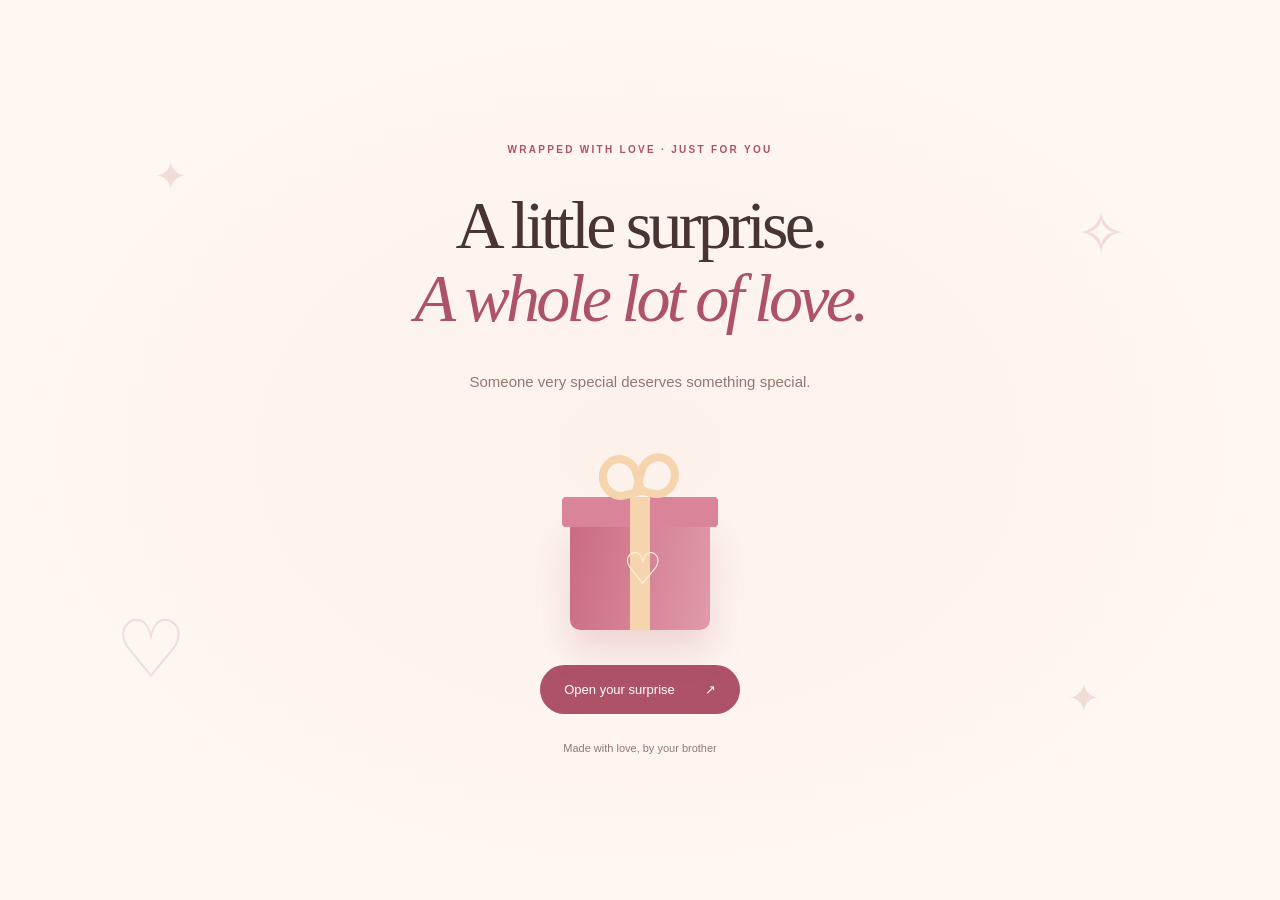
==== index.html @ 2abdd9f7 "Add files via upload" ====
<!doctype html>
<html lang="en">
<head>
<meta charset="utf-8"><meta name="viewport" content="width=device-width,initial-scale=1">
<meta name="theme-color" content="#fff7f1"><meta name="description" content="A little birthday surprise, made with love.">
<title>A little birthday surprise ♡</title>
<link rel="stylesheet" href="style.css"><script src="script.js" defer></script>
</head>
<body>
<div class="ambient" aria-hidden="true"><span>✦</span><span>♡</span><span>✧</span><span>✦</span></div>
<canvas id="confetti" aria-hidden="true"></canvas>
<section id="opening" class="opening" aria-labelledby="opening-title">
  <p class="eyebrow">WRAPPED WITH LOVE · JUST FOR YOU</p>
  <h1 id="opening-title">A little surprise.<br><em>A whole lot of love.</em></h1>
  <p class="subtitle">Someone very special deserves something special.</p>
  <button id="gift" class="gift" aria-label="Open your birthday gift"><span class="bow"></span><span class="lid"></span><span class="box"></span><span class="gift-heart">♡</span></button>
  <button id="open" class="primary">Open your surprise <span>↗</span></button>
  <p class="small">Made with love, by your brother</p>
</section>
<main id="celebration" hidden>
  <header><a class="brand" href="#home">For you, always <span>♡</span></a><button id="celebrate" class="text-button">More confetti ✦</button></header>
  <section id="home" class="hero">
    <p class="eyebrow">TODAY IS ALL ABOUT YOU</p>
    <div class="birthday-seal" aria-hidden="true">✧<span>MAKE A<br>WISH</span>✧</div>
    <h1>Happy Birthday,<br><em id="sister-name">my lovely sister.</em></h1>
    <p class="subtitle">Life is a little brighter, a little warmer, and a lot more beautiful with you in it.</p>
    <a class="primary" href="#memories">A few reasons to smile <span>↓</span></a>
    <p class="handwritten">Here's to your beautiful next chapter ♡</p>
  </section>
  <section id="memories" class="memories">
    <div class="section-heading"><div><p class="eyebrow">LITTLE MOMENTS, BIG FEELINGS</p><h2>A scrapbook of <em>you.</em></h2></div><p>Some smiles deserve to be kept forever.</p></div>
    <div id="gallery" class="gallery" aria-live="polite"></div>
    <p id="no-photos" class="photo-note" hidden>Our best memories aren't always in photos.<br>They're in the moments we share. ♡</p>
  </section>
  <section class="letter-section"><article class="letter"><p class="eyebrow">A NOTE FROM YOUR BROTHER</p><h2>Dear <em id="letter-name">sister,</em></h2><div id="letter-text"><p>On your birthday, I just want you to know how much you mean to me. I'm grateful for the laughs, the little moments, and the memories we share.</p><p>I hope this year brings you the courage to follow your dreams, good health, and so many reasons to smile. You deserve to feel loved and celebrated, today and every day.</p><p>Wherever life takes us, you'll always have a brother cheering you on.</p></div><p class="handwritten signature">With love, <span id="sender">Basanta</span> ♡</p></article></section>
  <section class="wish"><p class="eyebrow">ONE LAST LITTLE THING</p><h2>Close your eyes.<br><em>Make a wish.</em></h2><button id="candle" class="candle" aria-label="Blow out the birthday candle"><span class="flame"></span><span class="wax"></span><span class="cake">🎂</span></button><p id="wish-text" aria-live="polite">Tap the candle when you're ready.</p><button id="replay" class="text-button">Open your gift again ↺</button></section>
  <footer>Made with love. Just for you. <span>♡</span></footer>
</main>
<dialog id="lightbox" aria-label="Birthday photo"><button id="close-photo" class="close" aria-label="Close photo">×</button><img id="full-photo" alt=""><p id="photo-caption"></p></dialog>
</body></html>
---- style.css ----
:root{--paper:#fff7f1;--ink:#49352f;--rose:#ad5267;--muted:#927970;--line:#eadbd1}*{box-sizing:border-box}html{scroll-behavior:smooth;scroll-padding-top:30px}body{margin:0;background:var(--paper);color:var(--ink);font-family:Arial,sans-serif}button,a{-webkit-tap-highlight-color:transparent}button{font:inherit;cursor:pointer}a{color:inherit;text-decoration:none}button:focus-visible,a:focus-visible{outline:3px solid var(--rose);outline-offset:6px}[hidden]{display:none!important}h1,h2{font-family:Georgia,serif;font-weight:400;letter-spacing:-.055em;margin:20px 0}h1{font-size:clamp(46px,7vw,88px);line-height:1.08}h2{font-size:clamp(36px,4.7vw,58px);line-height:1.12}em{font-weight:400;color:var(--rose)}p{line-height:1.8}.eyebrow{font-size:10px;letter-spacing:.23em;font-weight:700;color:var(--rose)}subtitle,.subtitle{font-size:15px;color:var(--muted);max-width:440px;margin:24px auto 30px}.small{font-size:11px;color:var(--muted);margin-top:25px}.primary{display:inline-flex;justify-content:center;align-items:center;gap:30px;background:var(--rose);color:white;padding:17px 24px;border:0;border-radius:100px;font-size:13px;transition:transform .2s,background .2s}.primary:hover{background:#934157;transform:translateY(-3px)}.opening{min-height:100svh;display:flex;flex-direction:column;align-items:center;justify-content:center;text-align:center;padding:45px 20px;transition:opacity .6s,transform .6s;background:radial-gradient(ellipse at center,#f7e4df55,transparent 70%)}.opening h1{font-size:clamp(40px,6vw,68px)}.opening .subtitle{margin:12px auto}.opening.leaving{opacity:0;transform:translateY(-25px)}.gift{position:relative;width:180px;height:175px;background:none;border:0;margin:48px 0 35px;animation:bob 3s ease-in-out infinite}.box{position:absolute;width:140px;height:110px;background:linear-gradient(100deg,#ca6b80,#e09aaa);left:20px;bottom:0;border-radius:3px 3px 10px 10px;box-shadow:0 20px 35px #a9516430}.box:after,.lid:after{content:'';position:absolute;left:calc(50% - 10px);width:20px;height:100%;background:#f6d5ae}.lid{position:absolute;width:156px;height:30px;left:12px;top:42px;background:#d98498;border-radius:4px;z-index:2;transition:transform .75s,opacity .75s}.bow{position:absolute;left:49px;top:0;width:42px;height:45px;border:8px solid #f6d5ae;border-radius:50% 50% 0 50%;transform:rotate(-15deg);z-index:3;transition:transform .75s,opacity .75s}.bow:after{content:'';position:absolute;left:29px;top:0;width:26px;height:29px;border:8px solid #f6d5ae;border-radius:50% 50% 50% 0;transform:rotate(30deg)}.gift-heart{position:absolute;z-index:1;font:44px Georgia;left:73px;bottom:35px;color:#fff2e4}.gift.opened{animation:none}.gift.opened .lid{transform:translate(30px,-100px) rotate(25deg);opacity:0}.gift.opened .bow{transform:translate(30px,-100px) rotate(25deg);opacity:0}.ambient{position:absolute;inset:0 0 auto;height:100vh;overflow:hidden;pointer-events:none;color:#c8908840}.ambient span{position:absolute;font:40px Georgia;animation:bob 5s infinite}.ambient span:nth-child(1){top:17%;left:12%}.ambient span:nth-child(2){top:67%;left:9%;font-size:80px}.ambient span:nth-child(3){top:22%;right:12%;font-size:60px}.ambient span:nth-child(4){top:75%;right:14%}#confetti{position:fixed;inset:0;width:100%;height:100%;pointer-events:none;z-index:10}header{max-width:1100px;margin:auto;padding:26px 30px;display:flex;justify-content:space-between;align-items:center;gap:15px}.brand{font:italic 20px Georgia}.brand span,footer span{color:var(--rose)}.text-button{background:none;border:0;color:var(--rose);font-size:12px;padding:12px}.hero{text-align:center;padding:55px 24px 80px;animation:appear 1s both}.birthday-seal{width:86px;height:86px;border:1px solid #d5a38e;border-radius:50%;margin:25px auto 30px;display:flex;align-items:center;justify-content:center;gap:5px;color:#b47d65;transform:rotate(-10deg)}.birthday-seal span{font-size:10px;letter-spacing:.14em;line-height:1.5}.handwritten{font-family:Georgia,serif;font-style:italic;color:var(--rose);font-size:18px;margin-top:30px}.memories{max-width:1100px;margin:auto;padding:55px 30px 70px;border-top:1px solid var(--line)}.section-heading{display:flex;align-items:end;justify-content:space-between;gap:30px;margin-bottom:40px}.section-heading h2{margin-bottom:0}.section-heading>p{font-size:12px;color:var(--muted);max-width:200px}.gallery{display:grid;grid-template-columns:repeat(3,1fr);gap:28px}.polaroid{background:#fffdf9;border:1px solid #eee2d9;padding:12px 12px 20px;box-shadow:0 12px 28px #69473c0c;transform:rotate(-2deg);transition:transform .3s}.polaroid:nth-child(3n+2){transform:rotate(2deg)}.polaroid:hover{transform:rotate(0) translateY(-7px)}.polaroid img{width:100%;aspect-ratio:4/5;object-fit:cover;display:block;background:#f5e7df}.polaroid span{display:block;font:italic 17px Georgia;text-align:center;margin:18px 0 0;color:var(--muted)}.photo-note{text-align:center;padding:35px;color:var(--muted);font:italic 20px/1.8 Georgia}.letter-section{padding:50px 24px 70px;background:#f3e7df}.letter{position:relative;max-width:650px;margin:auto;padding:50px 55px;background:#fffcf7;box-shadow:0 14px 40px #593b2c08;transform:rotate(-1deg)}.letter:before{content:'';position:absolute;width:110px;height:30px;background:#d9bd9860;top:-12px;left:calc(50% - 55px);transform:rotate(-4deg)}.letter h2{font-size:40px}.letter p:not(.eyebrow):not(.signature){font-size:14px;line-height:1.95;color:#785e53}.signature{text-align:right}.wish{text-align:center;padding:80px 24px 55px}.wish>p:not(.eyebrow){color:var(--muted);font-size:13px}.candle{position:relative;width:110px;height:125px;border:0;background:none;margin:20px auto 0;display:block}.wax{position:absolute;height:43px;width:12px;background:repeating-linear-gradient(135deg,#e8a4b1 0 5px,#fff0dc 5px 10px);left:49px;top:32px}.flame{position:absolute;top:5px;left:47px;width:16px;height:24px;background:#e6ae4f;border-radius:80% 20% 60% 40%;transform:rotate(-15deg);box-shadow:0 0 22px #efc166aa;animation:flicker 1s infinite alternate}.cake{position:absolute;bottom:0;left:10px;font-size:78px}.candle.blown .flame{display:none}footer{text-align:center;font-size:11px;color:var(--muted);padding:25px;border-top:1px solid var(--line)}dialog{border:0;border-radius:12px;padding:15px;max-width:min(90vw,750px);background:#fffcf7}dialog::backdrop{background:#2b1b19d9}dialog img{display:block;max-width:100%;max-height:75vh;margin:auto;object-fit:contain}dialog p{text-align:center;color:var(--muted);margin:12px}.close{position:absolute;right:20px;top:20px;border:0;border-radius:50%;background:#fff;width:40px;height:40px;font-size:25px;box-shadow:0 2px 12px #0002}@keyframes bob{50%{transform:translateY(-10px)}}@keyframes appear{from{opacity:0;transform:translateY(20px)}to{opacity:1;transform:translateY(0)}}@keyframes flicker{to{transform:rotate(5deg) scale(.9)}}@media(max-width:650px){header{padding:20px}.brand{font-size:17px}.hero{padding:35px 20px 60px}.hero h1{font-size:48px}.memories{padding:35px 22px 50px}.section-heading{display:block}.section-heading>p{max-width:none}.gallery{grid-template-columns:repeat(2,1fr);gap:16px}.polaroid{padding:8px 8px 14px}.polaroid span{font-size:13px;margin-top:12px}.letter{padding:35px 27px}.wish{padding-top:55px}}@media(prefers-reduced-motion:reduce){*,*:before,*:after{animation:none!important;transition:none!important}html{scroll-behavior:auto}}
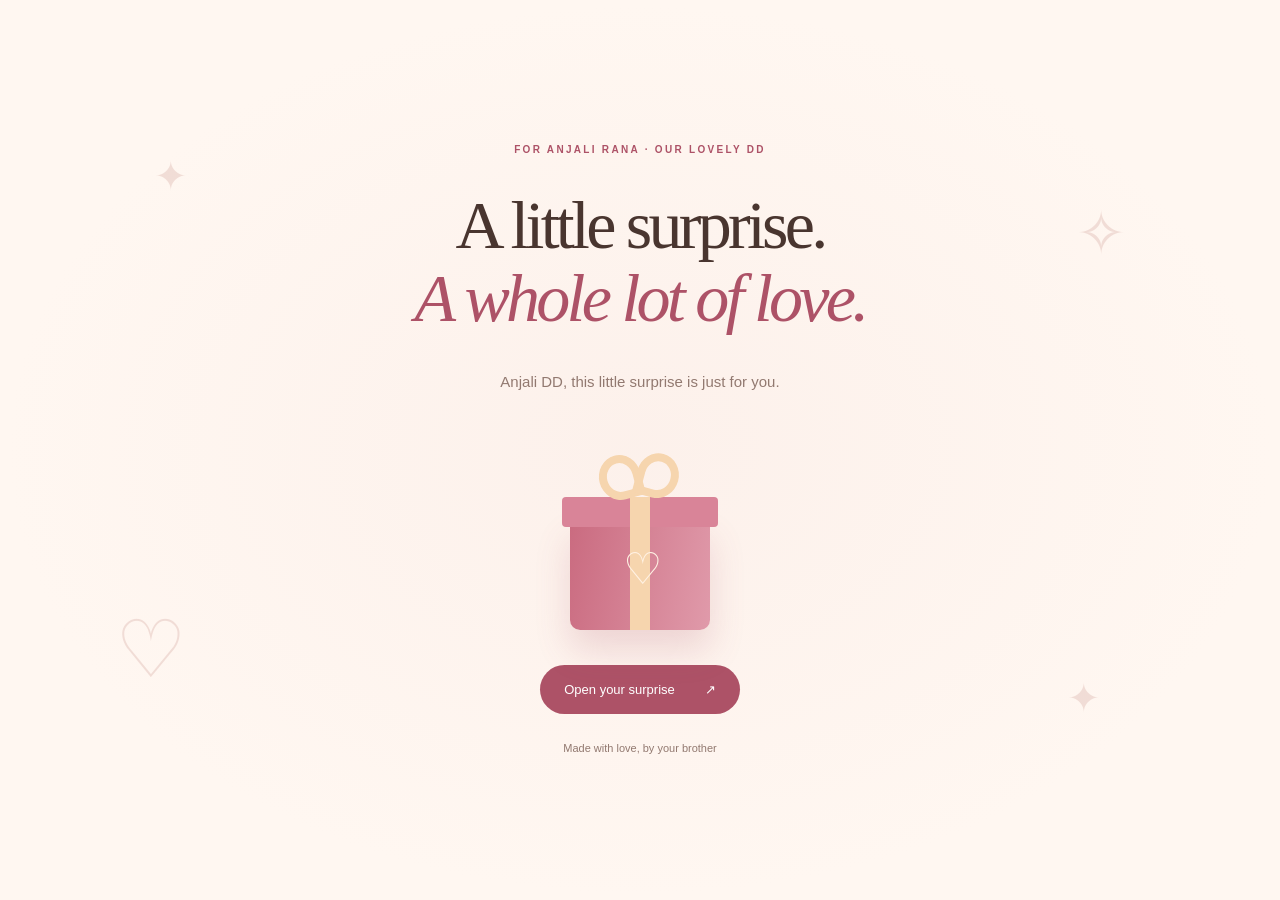
==== commit f8ac1e3e: "Personalize birthday surprise for Anjali DD and her two photos" ====
--- a/index.html
+++ b/index.html
@@ -2,17 +2,17 @@
 <html lang="en">
 <head>
 <meta charset="utf-8"><meta name="viewport" content="width=device-width,initial-scale=1">
-<meta name="theme-color" content="#fff7f1"><meta name="description" content="A little birthday surprise, made with love.">
-<title>A little birthday surprise ♡</title>
+<meta name="theme-color" content="#fff7f1"><meta name="description" content="A birthday surprise for Anjali Rana, our lovely DD. Made with love by Basanta.">
+<title>Happy Birthday, Anjali DD ♡</title>
 <link rel="stylesheet" href="style.css"><script src="script.js" defer></script>
 </head>
 <body>
 <div class="ambient" aria-hidden="true"><span>✦</span><span>♡</span><span>✧</span><span>✦</span></div>
 <canvas id="confetti" aria-hidden="true"></canvas>
 <section id="opening" class="opening" aria-labelledby="opening-title">
-  <p class="eyebrow">WRAPPED WITH LOVE · JUST FOR YOU</p>
+  <p class="eyebrow">FOR ANJALI RANA · OUR LOVELY DD</p>
   <h1 id="opening-title">A little surprise.<br><em>A whole lot of love.</em></h1>
-  <p class="subtitle">Someone very special deserves something special.</p>
+  <p class="subtitle">Anjali DD, this little surprise is just for you.</p>
   <button id="gift" class="gift" aria-label="Open your birthday gift"><span class="bow"></span><span class="lid"></span><span class="box"></span><span class="gift-heart">♡</span></button>
   <button id="open" class="primary">Open your surprise <span>↗</span></button>
   <p class="small">Made with love, by your brother</p>
@@ -22,7 +22,8 @@
   <section id="home" class="hero">
     <p class="eyebrow">TODAY IS ALL ABOUT YOU</p>
     <div class="birthday-seal" aria-hidden="true">✧<span>MAKE A<br>WISH</span>✧</div>
-    <h1>Happy Birthday,<br><em id="sister-name">my lovely sister.</em></h1>
+    <h1>Happy Birthday,<br><em id="sister-name">Anjali DD.</em></h1>
+    <p class="eyebrow">ANJALI RANA · जन्मदिनको शुभकामना, DD!</p>
     <p class="subtitle">Life is a little brighter, a little warmer, and a lot more beautiful with you in it.</p>
     <a class="primary" href="#memories">A few reasons to smile <span>↓</span></a>
     <p class="handwritten">Here's to your beautiful next chapter ♡</p>
@@ -32,7 +33,7 @@
     <div id="gallery" class="gallery" aria-live="polite"></div>
     <p id="no-photos" class="photo-note" hidden>Our best memories aren't always in photos.<br>They're in the moments we share. ♡</p>
   </section>
-  <section class="letter-section"><article class="letter"><p class="eyebrow">A NOTE FROM YOUR BROTHER</p><h2>Dear <em id="letter-name">sister,</em></h2><div id="letter-text"><p>On your birthday, I just want you to know how much you mean to me. I'm grateful for the laughs, the little moments, and the memories we share.</p><p>I hope this year brings you the courage to follow your dreams, good health, and so many reasons to smile. You deserve to feel loved and celebrated, today and every day.</p><p>Wherever life takes us, you'll always have a brother cheering you on.</p></div><p class="handwritten signature">With love, <span id="sender">Basanta</span> ♡</p></article></section>
+  <section class="letter-section"><article class="letter"><p class="eyebrow">A NOTE FROM YOUR BROTHER</p><h2>Dear <em id="letter-name">Anjali DD,</em></h2><div id="letter-text"><p>Happy Birthday, Anjali DD! You are family, and I’m happy to have you as a big sister in my life. This little surprise is my way of sending you love on your special day.</p><p>I wish you good health, happiness, and the courage to follow your dreams. May this year bring you new opportunities, lovely moments, and plenty of reasons to smile.</p><p>Keep being yourself, DD. I’ll always be cheering you on. जन्मदिनको धेरै धेरै शुभकामना! ♡</p></div><p class="handwritten signature">With love, <span id="sender">Basanta</span> ♡</p></article></section>
   <section class="wish"><p class="eyebrow">ONE LAST LITTLE THING</p><h2>Close your eyes.<br><em>Make a wish.</em></h2><button id="candle" class="candle" aria-label="Blow out the birthday candle"><span class="flame"></span><span class="wax"></span><span class="cake">🎂</span></button><p id="wish-text" aria-live="polite">Tap the candle when you're ready.</p><button id="replay" class="text-button">Open your gift again ↺</button></section>
   <footer>Made with love. Just for you. <span>♡</span></footer>
 </main>
--- a/style.css
+++ b/style.css
@@ -1 +1,4 @@
 :root{--paper:#fff7f1;--ink:#49352f;--rose:#ad5267;--muted:#927970;--line:#eadbd1}*{box-sizing:border-box}html{scroll-behavior:smooth;scroll-padding-top:30px}body{margin:0;background:var(--paper);color:var(--ink);font-family:Arial,sans-serif}button,a{-webkit-tap-highlight-color:transparent}button{font:inherit;cursor:pointer}a{color:inherit;text-decoration:none}button:focus-visible,a:focus-visible{outline:3px solid var(--rose);outline-offset:6px}[hidden]{display:none!important}h1,h2{font-family:Georgia,serif;font-weight:400;letter-spacing:-.055em;margin:20px 0}h1{font-size:clamp(46px,7vw,88px);line-height:1.08}h2{font-size:clamp(36px,4.7vw,58px);line-height:1.12}em{font-weight:400;color:var(--rose)}p{line-height:1.8}.eyebrow{font-size:10px;letter-spacing:.23em;font-weight:700;color:var(--rose)}subtitle,.subtitle{font-size:15px;color:var(--muted);max-width:440px;margin:24px auto 30px}.small{font-size:11px;color:var(--muted);margin-top:25px}.primary{display:inline-flex;justify-content:center;align-items:center;gap:30px;background:var(--rose);color:white;padding:17px 24px;border:0;border-radius:100px;font-size:13px;transition:transform .2s,background .2s}.primary:hover{background:#934157;transform:translateY(-3px)}.opening{min-height:100svh;display:flex;flex-direction:column;align-items:center;justify-content:center;text-align:center;padding:45px 20px;transition:opacity .6s,transform .6s;background:radial-gradient(ellipse at center,#f7e4df55,transparent 70%)}.opening h1{font-size:clamp(40px,6vw,68px)}.opening .subtitle{margin:12px auto}.opening.leaving{opacity:0;transform:translateY(-25px)}.gift{position:relative;width:180px;height:175px;background:none;border:0;margin:48px 0 35px;animation:bob 3s ease-in-out infinite}.box{position:absolute;width:140px;height:110px;background:linear-gradient(100deg,#ca6b80,#e09aaa);left:20px;bottom:0;border-radius:3px 3px 10px 10px;box-shadow:0 20px 35px #a9516430}.box:after,.lid:after{content:'';position:absolute;left:calc(50% - 10px);width:20px;height:100%;background:#f6d5ae}.lid{position:absolute;width:156px;height:30px;left:12px;top:42px;background:#d98498;border-radius:4px;z-index:2;transition:transform .75s,opacity .75s}.bow{position:absolute;left:49px;top:0;width:42px;height:45px;border:8px solid #f6d5ae;border-radius:50% 50% 0 50%;transform:rotate(-15deg);z-index:3;transition:transform .75s,opacity .75s}.bow:after{content:'';position:absolute;left:29px;top:0;width:26px;height:29px;border:8px solid #f6d5ae;border-radius:50% 50% 50% 0;transform:rotate(30deg)}.gift-heart{position:absolute;z-index:1;font:44px Georgia;left:73px;bottom:35px;color:#fff2e4}.gift.opened{animation:none}.gift.opened .lid{transform:translate(30px,-100px) rotate(25deg);opacity:0}.gift.opened .bow{transform:translate(30px,-100px) rotate(25deg);opacity:0}.ambient{position:absolute;inset:0 0 auto;height:100vh;overflow:hidden;pointer-events:none;color:#c8908840}.ambient span{position:absolute;font:40px Georgia;animation:bob 5s infinite}.ambient span:nth-child(1){top:17%;left:12%}.ambient span:nth-child(2){top:67%;left:9%;font-size:80px}.ambient span:nth-child(3){top:22%;right:12%;font-size:60px}.ambient span:nth-child(4){top:75%;right:14%}#confetti{position:fixed;inset:0;width:100%;height:100%;pointer-events:none;z-index:10}header{max-width:1100px;margin:auto;padding:26px 30px;display:flex;justify-content:space-between;align-items:center;gap:15px}.brand{font:italic 20px Georgia}.brand span,footer span{color:var(--rose)}.text-button{background:none;border:0;color:var(--rose);font-size:12px;padding:12px}.hero{text-align:center;padding:55px 24px 80px;animation:appear 1s both}.birthday-seal{width:86px;height:86px;border:1px solid #d5a38e;border-radius:50%;margin:25px auto 30px;display:flex;align-items:center;justify-content:center;gap:5px;color:#b47d65;transform:rotate(-10deg)}.birthday-seal span{font-size:10px;letter-spacing:.14em;line-height:1.5}.handwritten{font-family:Georgia,serif;font-style:italic;color:var(--rose);font-size:18px;margin-top:30px}.memories{max-width:1100px;margin:auto;padding:55px 30px 70px;border-top:1px solid var(--line)}.section-heading{display:flex;align-items:end;justify-content:space-between;gap:30px;margin-bottom:40px}.section-heading h2{margin-bottom:0}.section-heading>p{font-size:12px;color:var(--muted);max-width:200px}.gallery{display:grid;grid-template-columns:repeat(3,1fr);gap:28px}.polaroid{background:#fffdf9;border:1px solid #eee2d9;padding:12px 12px 20px;box-shadow:0 12px 28px #69473c0c;transform:rotate(-2deg);transition:transform .3s}.polaroid:nth-child(3n+2){transform:rotate(2deg)}.polaroid:hover{transform:rotate(0) translateY(-7px)}.polaroid img{width:100%;aspect-ratio:4/5;object-fit:cover;display:block;background:#f5e7df}.polaroid span{display:block;font:italic 17px Georgia;text-align:center;margin:18px 0 0;color:var(--muted)}.photo-note{text-align:center;padding:35px;color:var(--muted);font:italic 20px/1.8 Georgia}.letter-section{padding:50px 24px 70px;background:#f3e7df}.letter{position:relative;max-width:650px;margin:auto;padding:50px 55px;background:#fffcf7;box-shadow:0 14px 40px #593b2c08;transform:rotate(-1deg)}.letter:before{content:'';position:absolute;width:110px;height:30px;background:#d9bd9860;top:-12px;left:calc(50% - 55px);transform:rotate(-4deg)}.letter h2{font-size:40px}.letter p:not(.eyebrow):not(.signature){font-size:14px;line-height:1.95;color:#785e53}.signature{text-align:right}.wish{text-align:center;padding:80px 24px 55px}.wish>p:not(.eyebrow){color:var(--muted);font-size:13px}.candle{position:relative;width:110px;height:125px;border:0;background:none;margin:20px auto 0;display:block}.wax{position:absolute;height:43px;width:12px;background:repeating-linear-gradient(135deg,#e8a4b1 0 5px,#fff0dc 5px 10px);left:49px;top:32px}.flame{position:absolute;top:5px;left:47px;width:16px;height:24px;background:#e6ae4f;border-radius:80% 20% 60% 40%;transform:rotate(-15deg);box-shadow:0 0 22px #efc166aa;animation:flicker 1s infinite alternate}.cake{position:absolute;bottom:0;left:10px;font-size:78px}.candle.blown .flame{display:none}footer{text-align:center;font-size:11px;color:var(--muted);padding:25px;border-top:1px solid var(--line)}dialog{border:0;border-radius:12px;padding:15px;max-width:min(90vw,750px);background:#fffcf7}dialog::backdrop{background:#2b1b19d9}dialog img{display:block;max-width:100%;max-height:75vh;margin:auto;object-fit:contain}dialog p{text-align:center;color:var(--muted);margin:12px}.close{position:absolute;right:20px;top:20px;border:0;border-radius:50%;background:#fff;width:40px;height:40px;font-size:25px;box-shadow:0 2px 12px #0002}@keyframes bob{50%{transform:translateY(-10px)}}@keyframes appear{from{opacity:0;transform:translateY(20px)}to{opacity:1;transform:translateY(0)}}@keyframes flicker{to{transform:rotate(5deg) scale(.9)}}@media(max-width:650px){header{padding:20px}.brand{font-size:17px}.hero{padding:35px 20px 60px}.hero h1{font-size:48px}.memories{padding:35px 22px 50px}.section-heading{display:block}.section-heading>p{max-width:none}.gallery{grid-template-columns:repeat(2,1fr);gap:16px}.polaroid{padding:8px 8px 14px}.polaroid span{font-size:13px;margin-top:12px}.letter{padding:35px 27px}.wish{padding-top:55px}}@media(prefers-reduced-motion:reduce){*,*:before,*:after{animation:none!important;transition:none!important}html{scroll-behavior:auto}}
+
+/* A balanced two-photo scrapbook, centered on larger screens. */
+.gallery{grid-template-columns:repeat(2,minmax(0,1fr));max-width:740px;margin-inline:auto}.gallery:has(>.polaroid:only-child){grid-template-columns:minmax(0,350px);justify-content:center}@media(max-width:380px){.gallery{grid-template-columns:1fr;max-width:300px}}
